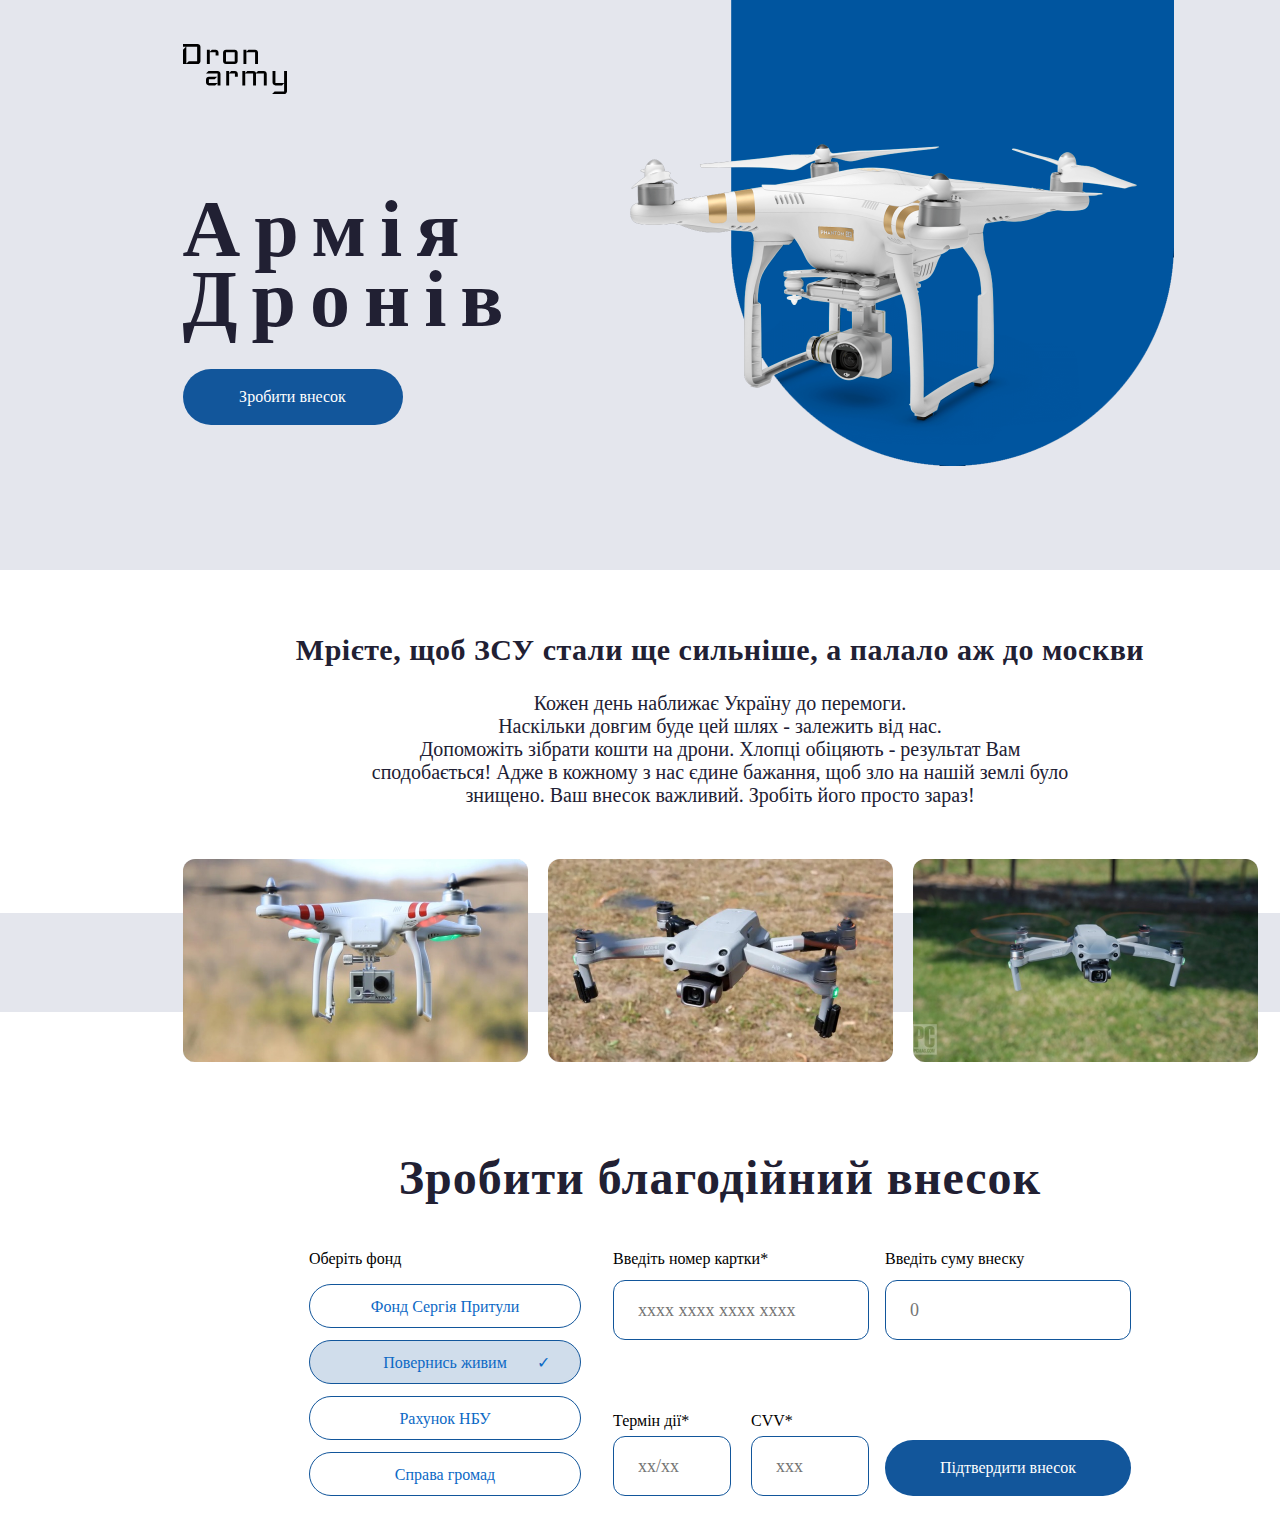
==== index.html @ 14932306 "Rename Index.html to index.html" ====
<html lang="en">
<head>
  <meta charset="UTF-8">
  <meta http-equiv="X-UA-Compatible" content="IE=edge">
  <meta name="viewport" content="width=device-width, initial-scale=1.0">
  <title>Практичне завдання</title>
  <link rel="stylesheet" href="./styles.css">
</head>
<body>
    <div class="container">
        <header class="header">
            <div class="header__container">
                <div class="header__content">
                    <a class="header__icon" href="">
                        <svg width="104" height="50" viewBox="0 0 104 50" fill="none" xmlns="http://www.w3.org/2000/svg">
                            <path d="M17.4553 17.1429C17.4553 17.9048 17.1644 18.5714 16.5825 19.1429C16.0007 19.7143 15.3219 20 14.5461 20H0V5.71428L2.90922 2.85714H0V0H14.5461C15.3219 0 16.0007 0.285714 16.5825 0.857142C17.1644 1.42857 17.4553 2.09524 17.4553 2.85714V17.1429ZM14.1305 17.1429V2.85714H3.32482V19.5918L5.81843 17.1429H14.1305Z" fill="black"/>
                            <path d="M35.5226 11.4286H32.6134V8.16326H26.795V20H23.8858V5.71428H26.795V7.7551L28.873 5.71428H32.6134C33.4169 5.71428 34.0957 6 34.6499 6.57143C35.2317 7.11565 35.5226 7.78231 35.5226 8.57143V11.4286Z" fill="black"/>
                            <path d="M54.6257 17.1429C54.6257 17.932 54.3348 18.6122 53.753 19.1837C53.1988 19.7279 52.52 20 51.7165 20H42.9889C42.1854 20 41.4927 19.7279 40.9109 19.1837C40.3567 18.6122 40.0797 17.932 40.0797 17.1429V8.57143C40.0797 7.78231 40.3567 7.11565 40.9109 6.57143C41.4927 6 42.1854 5.71428 42.9889 5.71428H51.7165C52.52 5.71428 53.1988 6 53.753 6.57143C54.3348 7.11565 54.6257 7.78231 54.6257 8.57143V17.1429ZM51.7165 17.551V8.16326H42.9889V17.551H51.7165Z" fill="black"/>
                            <path d="M75 20H72.0908V8.16326H63.3631V20H60.4539V5.71428H63.3631V7.7551L65.4411 5.71428H72.0908C72.8943 5.71428 73.5731 6 74.1272 6.57143C74.7091 7.11565 75 7.78231 75 8.57143V20Z" fill="black"/>
                            <path d="M37.4663 41.375H34.573V39.2804L32.0931 41.375H25.8933C25.0942 41.375 24.4053 41.1012 23.8266 40.5536C23.2755 39.9786 23 39.294 23 38.5V35.625C23 34.831 23.2755 34.1601 23.8266 33.6125C24.4053 33.0375 25.0942 32.75 25.8933 32.75H34.1597L31.6798 35.1732H25.8933V38.9107H34.573V29.4643H23L25.4799 27H34.573C35.3721 27 36.0472 27.2875 36.5983 27.8625C37.177 28.4101 37.4663 29.081 37.4663 29.875V41.375Z" fill="black"/>
                            <path d="M54.8097 32.75H51.9165V29.4643H46.1299V41.375H43.2367V27H46.1299V29.0536L48.1966 27H51.9165C52.7156 27 53.3906 27.2875 53.9417 27.8625C54.5204 28.4101 54.8097 29.081 54.8097 29.875V32.75Z" fill="black"/>
                            <path d="M83.7278 41.375H80.8345V29.4643H72.9814V41.375H70.0881V29.4643H62.235V41.375H59.3417V27H62.235V29.0536L64.3016 27H70.0881C71.769 27 72.7196 27.6982 72.9401 29.0946L75.048 27H80.8345C81.6336 27 82.3087 27.2875 82.8598 27.8625C83.4385 28.4101 83.7278 29.081 83.7278 29.875V41.375Z" fill="black"/>
                            <path d="M104 47.125C104 47.919 103.711 48.5899 103.132 49.1375C102.581 49.7125 101.906 50 101.107 50H89.1204L91.6003 47.5357H101.107V39.3214L99.0401 41.375H92.427C91.6279 41.375 90.939 41.1012 90.3603 40.5536C89.8092 39.9786 89.5337 39.294 89.5337 38.5V27H92.427V38.9107H101.107V27H104V47.125Z" fill="black"/>
                        </svg>
                      </a>
                      <h1>Армія Дронів</h1>
                      <button class="button button__header" id="scroll_to_bottom">Зробити внесок</button>
                      <script src="Functions.js"></script>
                </div>
                <img class="header__dron" src="./header_dron.png" alt="dron">
            </div>
          </header>
          <main>
            <section class="main">
              <h2>Мрієте, щоб ЗСУ стали ще сильніше, а палало аж до москви</h2>
              <p>Кожен день наближає Україну до перемоги.</p>
              <p>Наскільки довгим буде цей шлях - залежить від нас.</p>
              <p>Допоможіть зібрати кошти на дрони. Хлопці обіцяють - результат Вам сподобається! Адже в кожному з нас єдине бажання, щоб зло на нашій землі було знищено. Ваш внесок важливий. Зробіть його просто зараз!</p>
              <div class="main__images">
                <img src="./dron_1.jpg" alt="dron 1">
                <img src="./dron_2.jpg" alt="dron 2">
                <img src="./dron_3.jpg" alt="dron 3">
              </div>
            </section>
            <section class="pay">
              <h2>Зробити благодійний внесок</h2>
              <div class="pay__form">
                <form action="/">
                    <div class="pay__fonds">
                      <p>Оберіть фонд</p>
                      <label>
                        <input type="radio" name="foundation" value="SerhiiPrytulaFoundation">
                        <span>Фонд Сергія Притули</span>
                      </label>
                      <label>
                        <input type="radio" name="foundation" value="ComeBackAliveFoundation" checked>
                        <span>Повернись живим</span>
                      </label>
                      <label>
                        <input type="radio" name="foundation" value="NBUAccount">
                        <span>Рахунок НБУ</span>
                      </label>
                      <label>
                        <input type="radio" name="foundation" value="NBUAccount">
                        <span>Справа громад</span>
                      </label>
                    </div>
                    <div class="pay__card">
                        <div class="pay__first-card-col">
                            <label>
                                Введіть номер картки*
                                <input type="number" required name="cardNumber" placeholder="xxxx xxxx xxxx xxxx">
                            </label>
                            <div>
                                <label>
                                    Термін дії*
                                    <input type="number" required name="cardExpire" placeholder="xx/xx">
                                </label>
                                <label>
                                    CVV*
                                    <input type="number" required name="cardCVV" placeholder="xxx">
                                </label>
                            </div>
                        </div>
                        <div class="pay__second-card-col">
                            <label>
                                Введіть cуму внеску
                                <input type="number" required name="Summ" placeholder="0">
                            </label>
                            <button class="button button__bottom" type="submit">Підтвердити внесок</button>
                        </div>
                    </div>
                  </form>
    </body>
</html>
---- styles.css ----
@font-face {
    font-family: "Rubik Bold";
    src: url("./fonts/Rubik-Bold.ttf");
}

@font-face {
    font-family: "Rubik Medium";
    src: url("./fonts/Rubik-Medium.ttf");
}

@font-face {
    font-family: "Rubik Regular";
    src: url("./fonts/Rubik-Regular.ttf");
}

* {
    margin: 0;
    padding: 0;
    box-sizing: border-box;
    font-family: "Rubik Regular";
}

.container {
    text-align: center;
    min-width: 1440px;
    margin: 0 auto;
}

.button {
    height: 56px;
    color: #fff;
    font-size: 16px;
    background-color: rgb(18, 86, 155);
    border-radius: 28px;
    border-color: transparent;
}

.button:hover {
    cursor: pointer;
    background-color: rgba(18, 86, 155, 0.8);
}

.button:active {
    background-color: rgba(18, 86, 155, 0.7);
}

.button__header {
    width: 220px;
}

.header {
    height: 570px;
    display: flex;
    background-color: rgb(228, 230, 237);
    padding: 0 94px;
    margin: 0 auto;
}

.header__container {
    display: flex;
    width: 1075px;
    margin: 0 auto;
}

.header__content {
    width: 445px;
    text-align: left;
    margin-top: 44px;
}

.header__icon {
    display: block;
    margin-bottom: 100px;
}

.header__content h1 {
    width: 280px;
    font-family: "Rubik Bold";
    font-size: 80px;
    color: rgb(33, 32, 51);
    line-height: 88%;
    letter-spacing: 14px;
    margin-bottom: 34px;
}

.header__dron {
    height: 466px;
}

.main {
    position: relative;
    height: 580px;
    padding: 63px 94px 0 94px;
    margin: 0 auto;
}

.main h2 {
    margin-bottom: 25px;
    font-size: 30px;
    color: rgb(33, 32, 51);
    letter-spacing: 0.5px;
}

.main p {
    display: block;
    width: 710px;
    font-size: 20px;
    color: rgb(33, 32, 51);
    margin-left: auto;
    margin-right: auto;
}

.main p:last-of-type {
    margin-bottom: 52px;
}

.main__images {
    display: flex;
    justify-content: center;
}

.main__images img {
    height: 203px;
    width: 345px;
    border-radius: 12px;
}

.main__images img:not(:last-of-type) {
    margin-right: 20px;
}

.main__images::before {
    position: absolute;
    content: "";
    background-color: rgb(228, 230, 237);
    height: 99px;
    width: 90%;
    left: 0;
    bottom: 138px;
    z-index: -1;
}

.pay {
    height: 370px;
    margin: 0 auto;
    padding: 0 94px;
}

.pay h2 {
    font-family: "Rubik Medium";
    font-size: 48px;
    color: rgb(33, 32, 51);
    letter-spacing: 1px;
    margin-bottom: 45px;
}

.pay__form form {
    display: flex;
    width: 822px;
    margin: 0 auto;
}

.pay__fonds {
    display: flex;
    flex-direction: column;
    align-items: start;
    justify-content: space-between;
    margin-right: 20px;
}

.pay__fonds label {
    position: relative;
    height: 44px;
    width: 272px;
    line-height: 44px;
    color: rgb(12, 105, 197);
}

.pay__fonds *:first-child {
    margin-bottom: 16px;
}

.pay__fonds label:not(:last-of-type) {
    margin-bottom: 12px;
}

input {
    font-size: 18px;
    padding-left: 24px;
}

input[type=radio] {
    position: absolute;
    z-index: -1;
    opacity: 0;
}

input[type=radio] ~ span {
    position: relative;
    display: inline-block;
    width: 100%;
    height: 100%;
    border-radius: 22px;
    background-color: transparent;
    border: solid rgb(18, 86, 155) 1px;
    padding: 0 24px;
    cursor: pointer;
}


input[type=radio]:checked ~ span {
    background-color: rgb(18, 86, 155, 0.2);
}

input[type=radio] ~ span::after {
    content: "";
}

input[type=radio]:checked ~ span::after {
    content: "✓";
    right: 30px;
    position: absolute;
}

.pay__first-card-col {
    margin-left: 12px;
    margin-right: 16px;
}

.pay__first-card-col > div {
    display: flex;
    justify-content: space-between;
}

.pay__first-card-col > div label {
    display: inline-block;
    width: 118px;
}

.pay__first-card-col > div label > input {
    margin-top: 6px;
}

.pay__second-card-col input {
    width: 100%;
}

.pay__card {
    display: flex;
    flex-direction: row;
    width: 530px;
}

.pay__card > * {
    display: flex;
    flex-direction: column;
    justify-content: space-between;
}

.pay__card label {
    text-align: left;
}

.pay__card label > input {
    height: 60px;
    width: 100%;
    border-radius: 12px;
    border: solid rgb(18, 86, 155) 1px;
    margin-top: 12px;
}

footer {
    height: 163px;
    font-size: 20px;
    color: #fff;
    background-color: rgb(18, 86, 155);
    padding-top: 50px;
}

footer *:first-child {
    letter-spacing: 3px;
    margin-bottom: 23px;
}
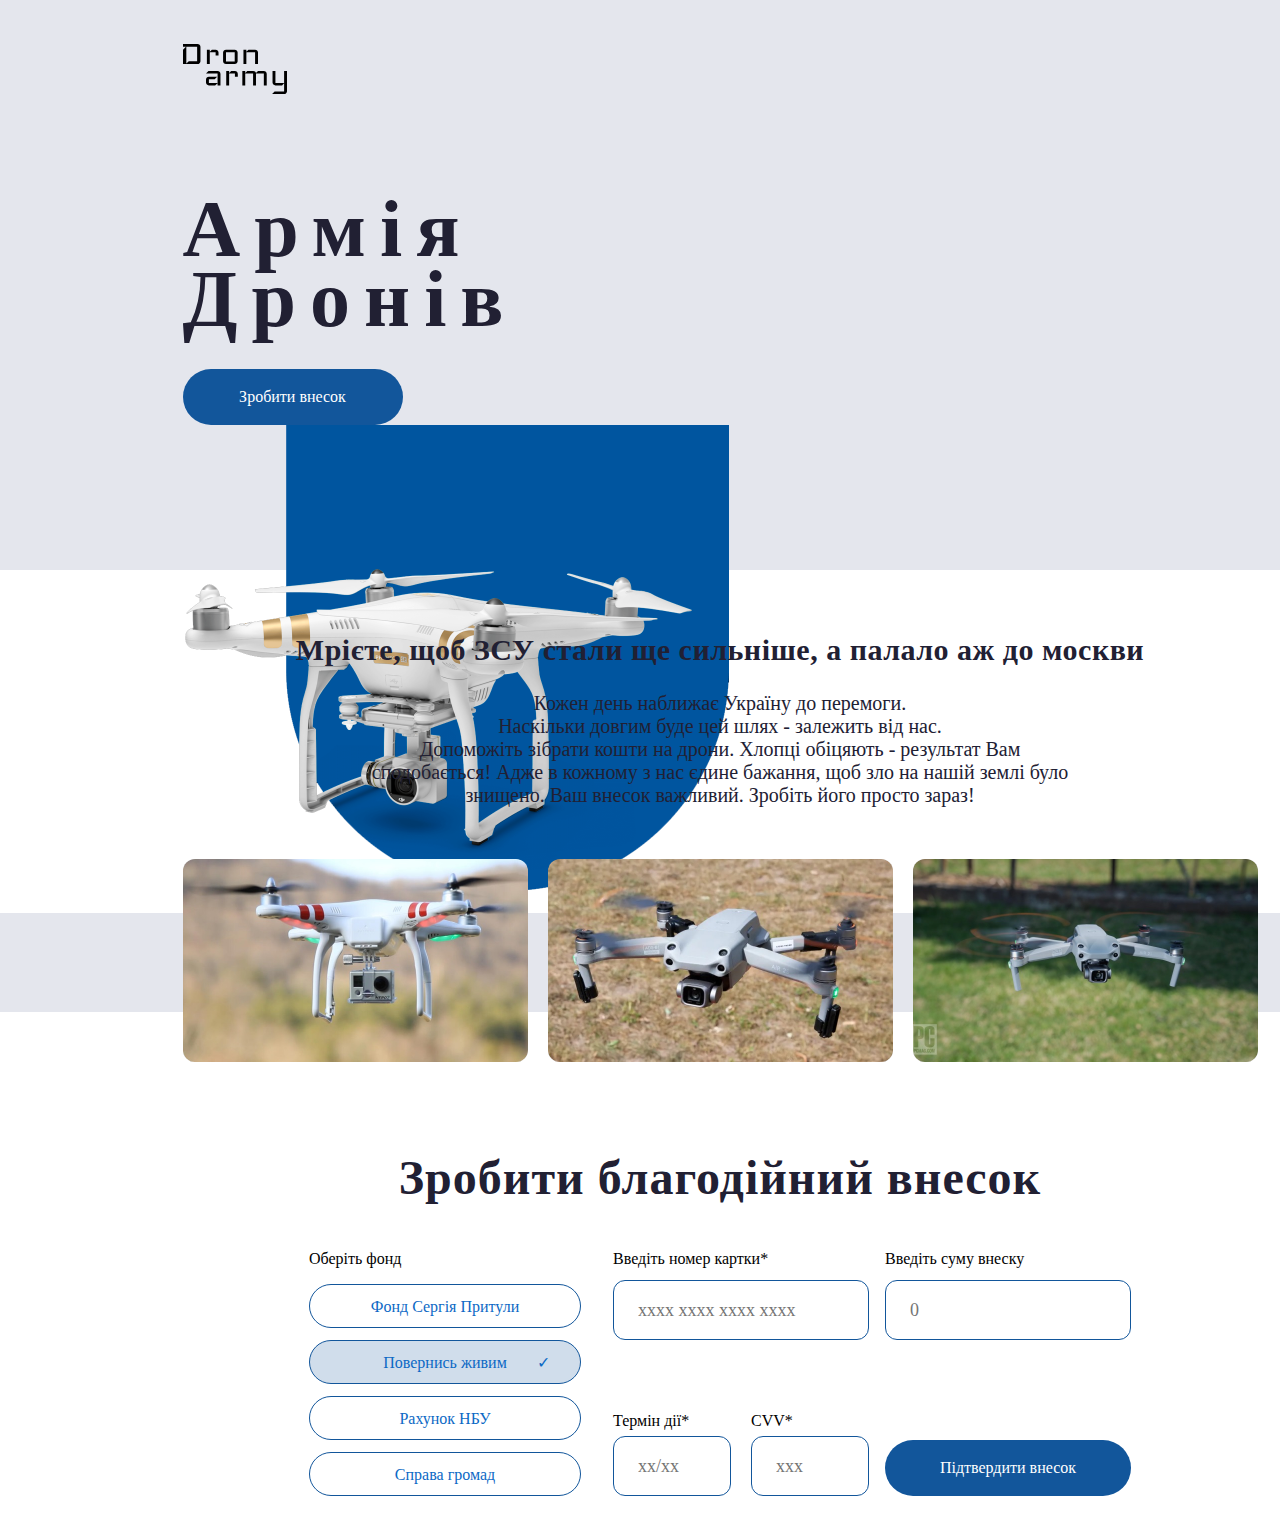
==== commit 83b00687: "Update index.html" ====
--- a/index.html
+++ b/index.html
@@ -26,8 +26,7 @@
                       <h1>Армія Дронів</h1>
                       <button class="button button__header" id="scroll_to_bottom">Зробити внесок</button>
                       <script src="Functions.js"></script>
-                </div>
-                <img class="header__dron" src="./header_dron.png" alt="dron">
+                  <img class="header__dron" src="./images/header_dron.png" alt="dron">
             </div>
           </header>
           <main>
@@ -37,9 +36,9 @@
               <p>Наскільки довгим буде цей шлях - залежить від нас.</p>
               <p>Допоможіть зібрати кошти на дрони. Хлопці обіцяють - результат Вам сподобається! Адже в кожному з нас єдине бажання, щоб зло на нашій землі було знищено. Ваш внесок важливий. Зробіть його просто зараз!</p>
               <div class="main__images">
-                <img src="./dron_1.jpg" alt="dron 1">
-                <img src="./dron_2.jpg" alt="dron 2">
-                <img src="./dron_3.jpg" alt="dron 3">
+                <img src="./images/dron_1.jpg" alt="dron 1">
+                <img src="./images/dron_2.jpg" alt="dron 2">
+                <img src="./images/dron_3.jpg" alt="dron 3">
               </div>
             </section>
             <section class="pay">
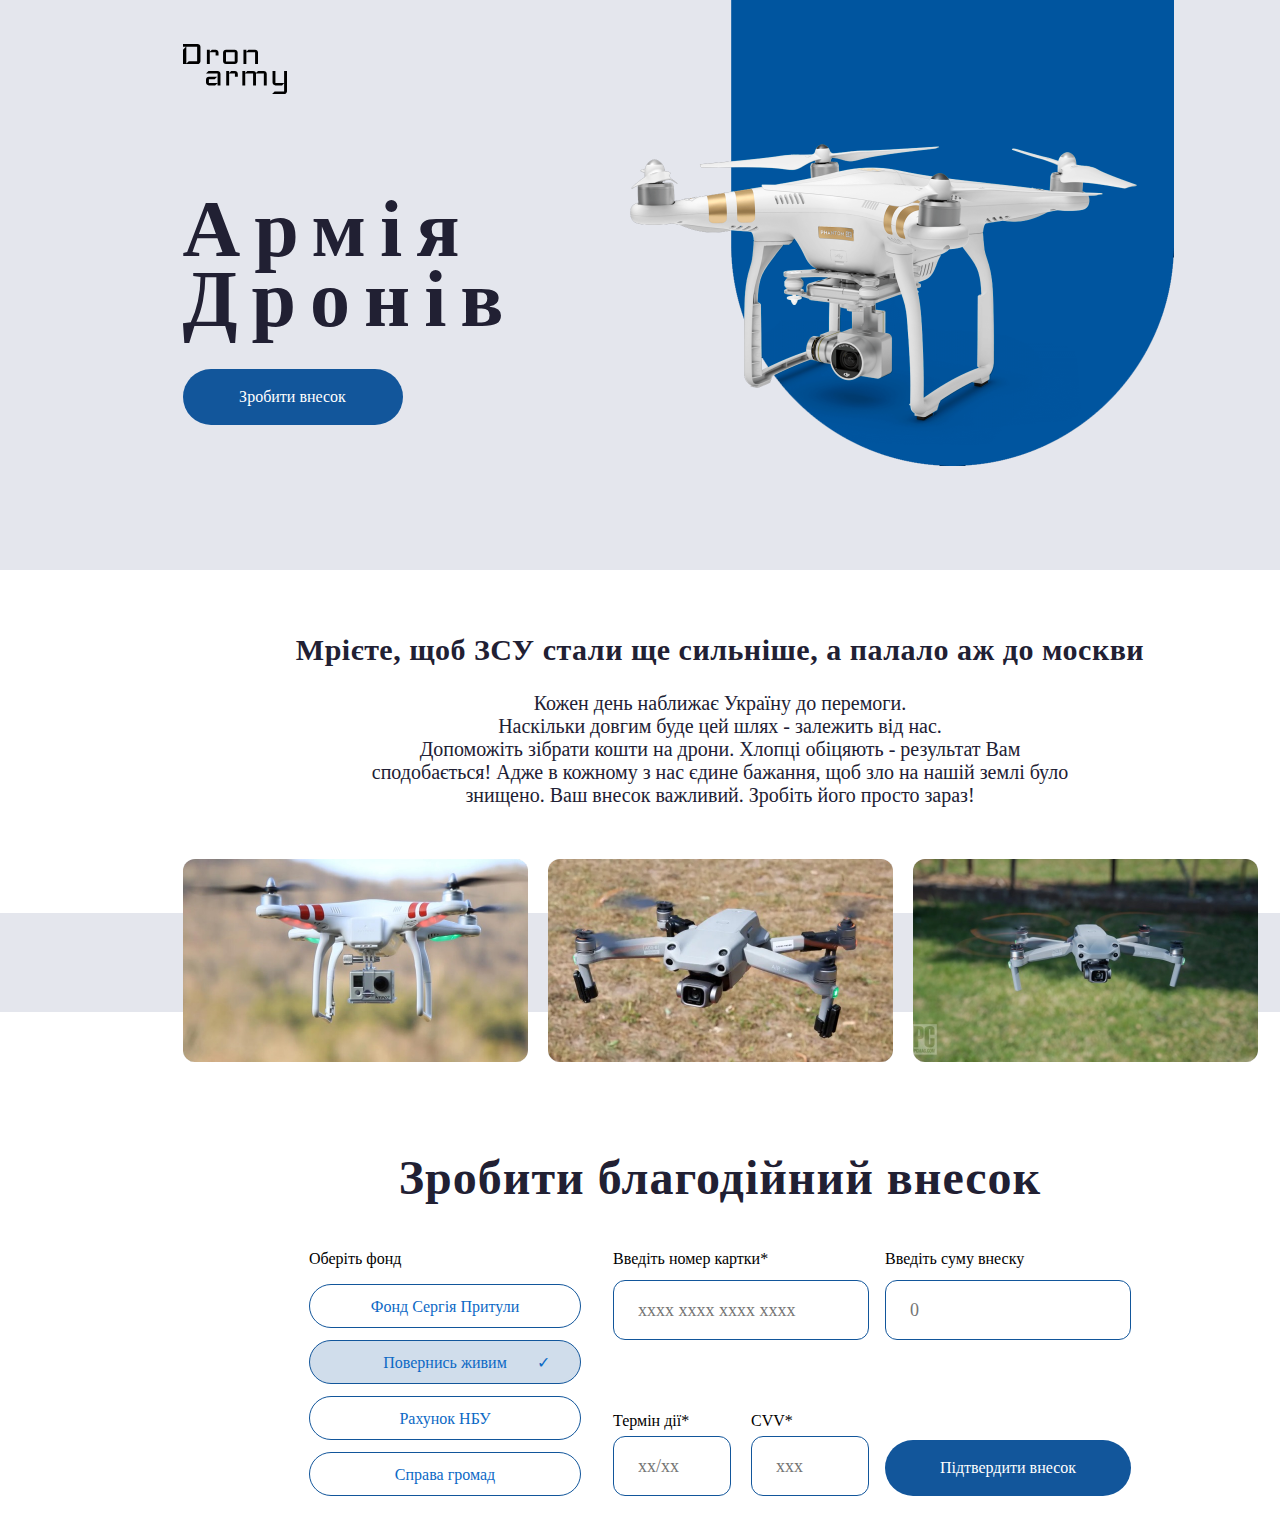
==== commit 4fc48532: "fix" ====
--- a/index.html
+++ b/index.html
@@ -26,7 +26,8 @@
                       <h1>Армія Дронів</h1>
                       <button class="button button__header" id="scroll_to_bottom">Зробити внесок</button>
                       <script src="Functions.js"></script>
-                  <img class="header__dron" src="./images/header_dron.png" alt="dron">
+                    </div>
+                    <img class="header__dron" src="./images/header_dron.png" alt="dron">
             </div>
           </header>
           <main>
